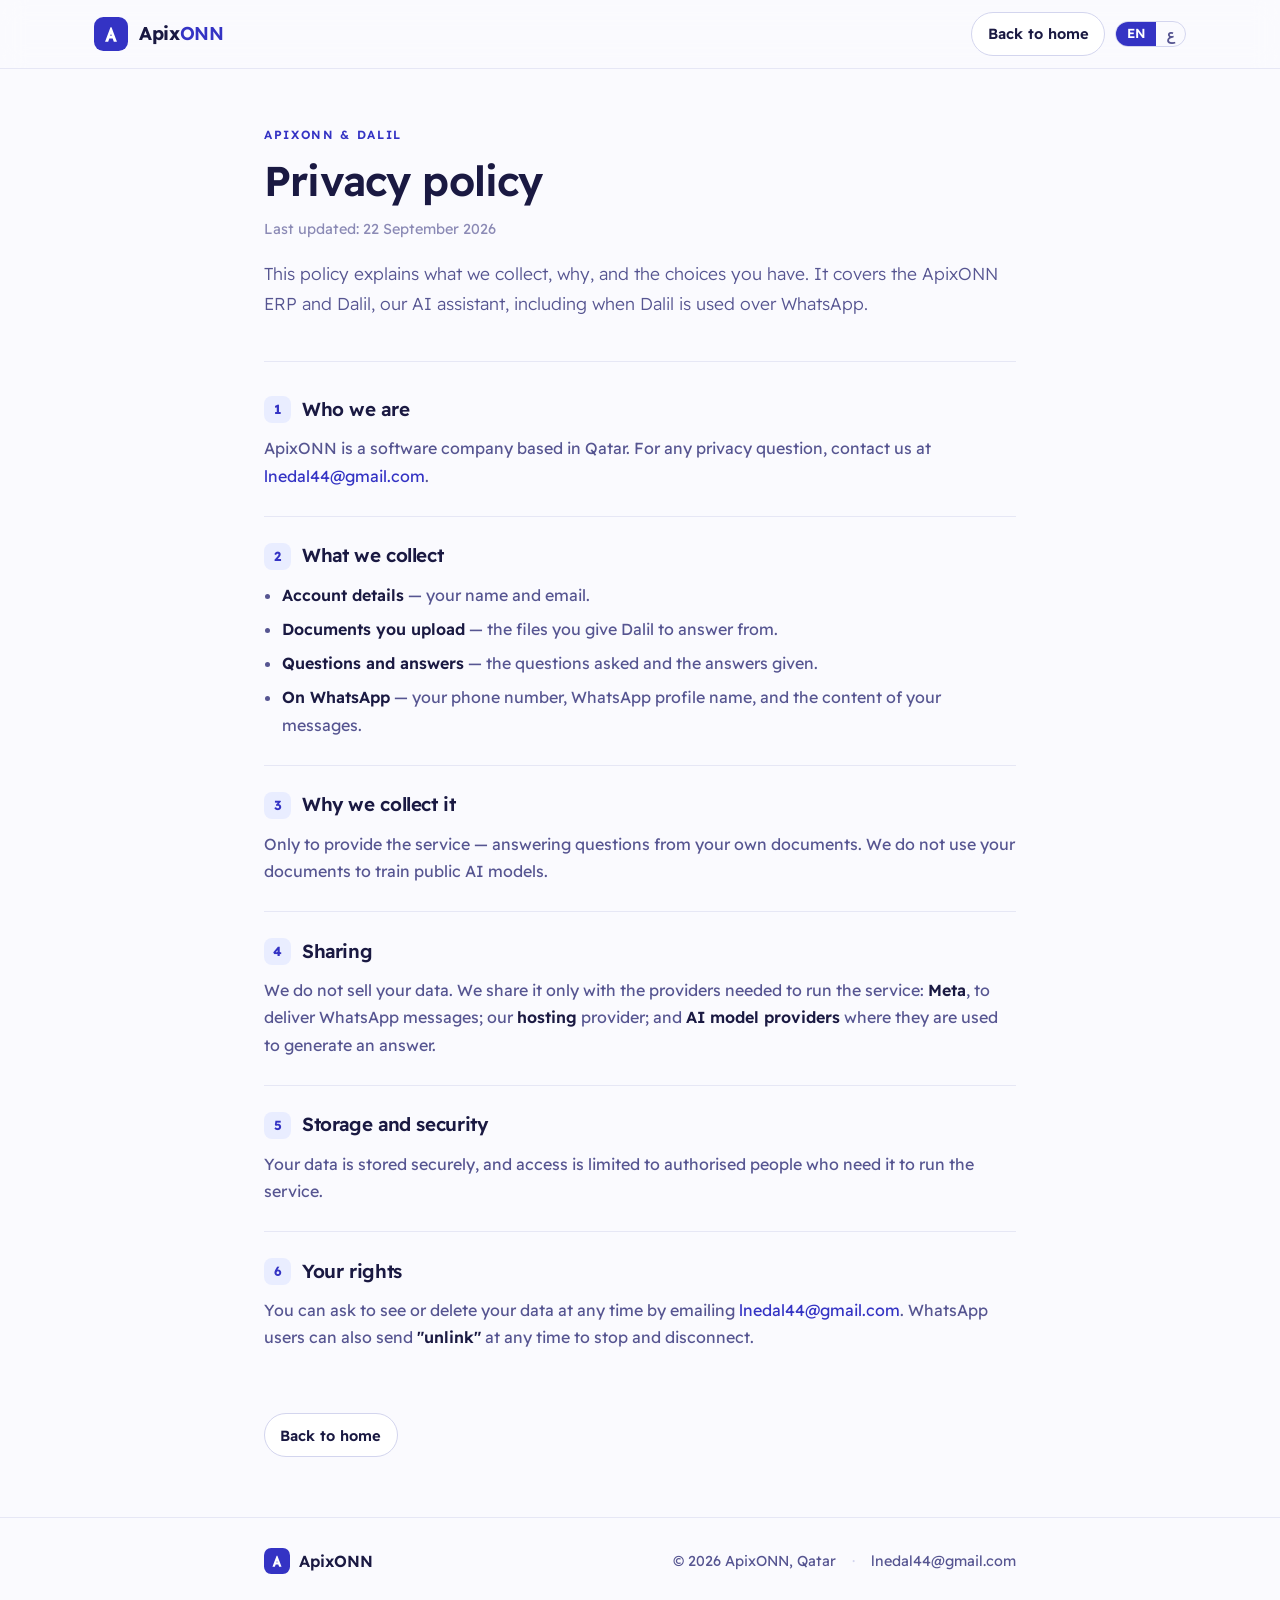
==== privacy.html @ 731d1460 "feat: apixonn.com landing site + privacy page (EN/AR) Static one-page marketing site for ApixONN (ER" ====
<!doctype html>
<html lang="en" dir="ltr" data-lang="en">
<head>
<meta charset="utf-8">
<meta name="viewport" content="width=device-width, initial-scale=1, viewport-fit=cover">
<title>Privacy · ApixONN</title>
<meta name="description" content="How ApixONN and Dalil handle your data.">
<link rel="icon" href="assets/favicon.svg" type="image/svg+xml">
<link rel="preconnect" href="https://fonts.googleapis.com">
<link rel="preconnect" href="https://fonts.gstatic.com" crossorigin>
<link href="https://fonts.googleapis.com/css2?family=Readex+Pro:wght@200..700&display=swap" rel="stylesheet">
<style>
  :root{
    --ink:#1A1942; --indigo:#3433C4; --indigo-2:#4B4AE0; --peri:#93A3FB; --mist:#E9EDFF;
    --bg:#FAFAFE; --surface:#FFFFFF; --surface-2:#F4F5FD;
    --fg:#1A1942; --fg-muted:#565591; --fg-faint:#8B8AB5;
    --border:#E6E7F5; --border-strong:#D3D5EE;
    --shadow:0 1px 2px rgba(26,25,66,.04), 0 12px 32px -12px rgba(26,25,66,.14);
    --font:'Readex Pro', ui-sans-serif, system-ui, -apple-system, 'Segoe UI', Roboto, Arial, sans-serif;
  }
  @media (prefers-color-scheme: dark){
    :root:not([data-theme="light"]){
      --ink:#F2F3FE; --indigo:#93A3FB; --indigo-2:#AEB6FF; --peri:#93A3FB; --mist:#211F52;
      --bg:#0C0B22; --surface:#141235; --surface-2:#1B1945;
      --fg:#F2F3FE; --fg-muted:#B7B8E4; --fg-faint:#8887B8;
      --border:#282656; --border-strong:#343173;
      --shadow:0 1px 2px rgba(0,0,0,.3), 0 14px 34px -14px rgba(0,0,0,.55);
    }
  }
  :root[data-theme="dark"]{
    --ink:#F2F3FE; --indigo:#93A3FB; --peri:#93A3FB; --mist:#211F52;
    --bg:#0C0B22; --surface:#141235; --surface-2:#1B1945;
    --fg:#F2F3FE; --fg-muted:#B7B8E4; --fg-faint:#8887B8; --border:#282656; --border-strong:#343173;
  }
  *{box-sizing:border-box}
  body{margin:0; background:var(--bg); color:var(--fg); font-family:var(--font); font-size:16px; line-height:1.7; -webkit-font-smoothing:antialiased}
  h1,h2{margin:0; line-height:1.15; letter-spacing:-.02em; text-wrap:balance; font-weight:600}
  a{color:var(--indigo); text-decoration:none} a:hover{text-decoration:underline}
  ::selection{background:var(--peri); color:var(--ink)}
  :focus-visible{outline:2.5px solid var(--indigo); outline-offset:3px; border-radius:6px}
  .wrap{max-width:800px; margin-inline:auto; padding-inline:24px}
  .eyebrow{font-size:.74rem; font-weight:600; letter-spacing:.14em; text-transform:uppercase; color:var(--indigo)}
  html[dir="rtl"] .eyebrow{letter-spacing:.02em}
  .btn{display:inline-flex; align-items:center; gap:.5em; font-family:var(--font); font-weight:600; font-size:.92rem; padding:.55em 1.05em; border-radius:999px; border:1px solid var(--border-strong); color:var(--fg); background:var(--surface); text-decoration:none}
  .btn:hover{background:var(--surface-2); text-decoration:none}

  header.site{position:sticky; top:env(safe-area-inset-top,0px); z-index:50; background:color-mix(in srgb, var(--bg) 82%, transparent); backdrop-filter:saturate(160%) blur(12px); border-bottom:1px solid var(--border)}
  .nav{display:flex; align-items:center; justify-content:space-between; gap:16px; height:68px; max-width:1140px; margin-inline:auto; padding-inline:24px}
  .brand{display:inline-flex; align-items:center; gap:11px; font-weight:600; font-size:1.16rem; color:var(--fg); letter-spacing:-.02em}
  .brand .mark{width:34px; height:34px; flex:none}
  .brand b{font-weight:700} .brand .onn{color:var(--indigo)}
  .nav-right{display:flex; align-items:center; gap:10px}
  .lang{display:inline-flex; border:1px solid var(--border-strong); border-radius:999px; overflow:hidden}
  .lang button{font-family:var(--font); font-weight:600; font-size:.82rem; padding:.38em .8em; border:0; background:transparent; color:var(--fg-muted); cursor:pointer; line-height:1}
  .lang button[aria-pressed="true"]{background:var(--indigo); color:#fff}

  main{padding-block:56px 40px}
  .doc-head{border-bottom:1px solid var(--border); padding-bottom:26px; margin-bottom:8px}
  h1{font-size:clamp(1.9rem,4.5vw,2.6rem); margin-top:12px}
  .updated{color:var(--fg-faint); font-size:.9rem; margin-top:12px}
  .lead{color:var(--fg-muted); font-size:1.08rem; margin-top:18px; font-weight:300}
  section.blk{padding-block:26px; border-bottom:1px solid var(--border)}
  section.blk:last-of-type{border-bottom:0}
  section.blk h2{font-size:1.18rem; display:flex; align-items:center; gap:11px}
  section.blk h2 .n{flex:none; width:27px; height:27px; border-radius:8px; background:var(--mist); color:var(--indigo); font-size:.82rem; font-weight:700; display:grid; place-items:center}
  section.blk p{color:var(--fg-muted); margin:12px 0 0}
  section.blk ul{margin:12px 0 0; padding-inline-start:1.1em; color:var(--fg-muted)}
  section.blk li{margin-top:7px}
  section.blk b{color:var(--fg); font-weight:600}
  .backrow{margin-top:36px}

  footer.site{border-top:1px solid var(--border); padding-block:30px; margin-top:20px}
  .foot{display:flex; flex-wrap:wrap; align-items:center; justify-content:space-between; gap:14px; max-width:800px; margin-inline:auto; padding-inline:24px}
  .foot .fbrand{display:inline-flex; align-items:center; gap:9px; font-weight:600; color:var(--fg)}
  .foot .fbrand .mark{width:26px; height:26px}
  .foot .fmeta{display:flex; flex-wrap:wrap; align-items:center; gap:8px 16px; color:var(--fg-muted); font-size:.9rem}
  .foot .fmeta a{color:var(--fg-muted)} .foot .fmeta a:hover{color:var(--indigo)}
  .foot .sep{color:var(--border-strong)}
</style>
</head>
<body>

<header class="site">
  <div class="nav">
    <a class="brand" href="index.html" aria-label="ApixONN home">
      <svg class="mark" viewBox="0 0 40 40" aria-hidden="true"><rect width="40" height="40" rx="11" fill="#3433C4"/><path d="M13 29 L19.4 12 h1.2 L27 29 h-3.7 l-1.3-3.7 h-4 L16.7 29 Z M19.2 22.3 h1.6 L20 19.6 Z" fill="#fff"/></svg>
      <span><b>Apix</b><span class="onn">ONN</span></span>
    </a>
    <div class="nav-right">
      <a class="btn" href="index.html" data-i18n="back">Back to home</a>
      <span class="lang" role="group" aria-label="Language">
        <button type="button" data-set-lang="en" aria-pressed="true">EN</button>
        <button type="button" data-set-lang="ar" aria-pressed="false" lang="ar">ع</button>
      </span>
    </div>
  </div>
</header>

<main>
  <div class="wrap">
    <div class="doc-head">
      <div class="eyebrow" data-i18n="eyebrow">ApixONN &amp; Dalil</div>
      <h1 data-i18n="title">Privacy policy</h1>
      <p class="updated" data-i18n="updated">Last updated: 22 September 2026</p>
      <p class="lead" data-i18n="lead">This policy explains what we collect, why, and the choices you have. It covers the ApixONN ERP and Dalil, our AI assistant, including when Dalil is used over WhatsApp.</p>
    </div>

    <section class="blk">
      <h2><span class="n">1</span><span data-i18n="s1.h">Who we are</span></h2>
      <p data-i18n="s1.p">ApixONN is a software company based in Qatar. For any privacy question, contact us at <a href="mailto:lnedal44@gmail.com">lnedal44@gmail.com</a>.</p>
    </section>

    <section class="blk">
      <h2><span class="n">2</span><span data-i18n="s2.h">What we collect</span></h2>
      <ul>
        <li data-i18n="s2.l1"><b>Account details</b> — your name and email.</li>
        <li data-i18n="s2.l2"><b>Documents you upload</b> — the files you give Dalil to answer from.</li>
        <li data-i18n="s2.l3"><b>Questions and answers</b> — the questions asked and the answers given.</li>
        <li data-i18n="s2.l4"><b>On WhatsApp</b> — your phone number, WhatsApp profile name, and the content of your messages.</li>
      </ul>
    </section>

    <section class="blk">
      <h2><span class="n">3</span><span data-i18n="s3.h">Why we collect it</span></h2>
      <p data-i18n="s3.p">Only to provide the service — answering questions from your own documents. We do not use your documents to train public AI models.</p>
    </section>

    <section class="blk">
      <h2><span class="n">4</span><span data-i18n="s4.h">Sharing</span></h2>
      <p data-i18n="s4.p">We do not sell your data. We share it only with the providers needed to run the service: <b>Meta</b>, to deliver WhatsApp messages; our <b>hosting</b> provider; and <b>AI model providers</b> where they are used to generate an answer.</p>
    </section>

    <section class="blk">
      <h2><span class="n">5</span><span data-i18n="s5.h">Storage and security</span></h2>
      <p data-i18n="s5.p">Your data is stored securely, and access is limited to authorised people who need it to run the service.</p>
    </section>

    <section class="blk">
      <h2><span class="n">6</span><span data-i18n="s6.h">Your rights</span></h2>
      <p data-i18n="s6.p">You can ask to see or delete your data at any time by emailing <a href="mailto:lnedal44@gmail.com">lnedal44@gmail.com</a>. WhatsApp users can also send <b>"unlink"</b> at any time to stop and disconnect.</p>
    </section>

    <div class="backrow"><a class="btn" href="index.html" data-i18n="back">Back to home</a></div>
  </div>
</main>

<footer class="site">
  <div class="foot">
    <span class="fbrand">
      <svg class="mark" viewBox="0 0 40 40" aria-hidden="true"><rect width="40" height="40" rx="11" fill="#3433C4"/><path d="M13 29 L19.4 12 h1.2 L27 29 h-3.7 l-1.3-3.7 h-4 L16.7 29 Z M19.2 22.3 h1.6 L20 19.6 Z" fill="#fff"/></svg>
      ApixONN
    </span>
    <span class="fmeta">
      <span data-i18n="footer.copy">© 2026 ApixONN, Qatar</span>
      <span class="sep">·</span>
      <a href="mailto:lnedal44@gmail.com">lnedal44@gmail.com</a>
    </span>
  </div>
</footer>

<script>
  const I18N = {
    en:{
      "back":"Back to home","eyebrow":"ApixONN & Dalil","title":"Privacy policy","updated":"Last updated: 22 September 2026",
      "lead":"This policy explains what we collect, why, and the choices you have. It covers the ApixONN ERP and Dalil, our AI assistant, including when Dalil is used over WhatsApp.",
      "s1.h":"Who we are","s1.p":"ApixONN is a software company based in Qatar. For any privacy question, contact us at lnedal44@gmail.com.",
      "s2.h":"What we collect",
      "s2.l1":"Account details — your name and email.","s2.l2":"Documents you upload — the files you give Dalil to answer from.",
      "s2.l3":"Questions and answers — the questions asked and the answers given.","s2.l4":"On WhatsApp — your phone number, WhatsApp profile name, and the content of your messages.",
      "s3.h":"Why we collect it","s3.p":"Only to provide the service — answering questions from your own documents. We do not use your documents to train public AI models.",
      "s4.h":"Sharing","s4.p":"We do not sell your data. We share it only with the providers needed to run the service: Meta, to deliver WhatsApp messages; our hosting provider; and AI model providers where they are used to generate an answer.",
      "s5.h":"Storage and security","s5.p":"Your data is stored securely, and access is limited to authorised people who need it to run the service.",
      "s6.h":"Your rights","s6.p":"You can ask to see or delete your data at any time by emailing lnedal44@gmail.com. WhatsApp users can also send \"unlink\" at any time to stop and disconnect.",
      "footer.copy":"© 2026 ApixONN, Qatar"
    },
    ar:{
      "back":"العودة للرئيسية","eyebrow":"ApixONN و«دليل»","title":"سياسة الخصوصية","updated":"آخر تحديث: ٢٢ سبتمبر ٢٠٢٦",
      "lead":"توضّح هذه السياسة ما الذي نجمعه ولماذا، والخيارات المتاحة لك. تشمل نظام ApixONN ومساعدنا الذكي «دليل»، بما في ذلك استخدام «دليل» عبر واتساب.",
      "s1.h":"من نحن","s1.p":"ApixONN شركة برمجيات مقرّها قطر. لأي استفسار يخص الخصوصية، تواصل معنا على lnedal44@gmail.com.",
      "s2.h":"ما الذي نجمعه",
      "s2.l1":"بيانات الحساب — اسمك وبريدك الإلكتروني.","s2.l2":"المستندات التي ترفعها — الملفات التي تمنحها لـ«دليل» ليُجيب منها.",
      "s2.l3":"الأسئلة والأجوبة — الأسئلة المطروحة والأجوبة المقدَّمة.","s2.l4":"على واتساب — رقم هاتفك، واسم ملفك على واتساب، ومحتوى رسائلك.",
      "s3.h":"لماذا نجمعها","s3.p":"فقط لتقديم الخدمة — الإجابة عن الأسئلة من مستنداتك الخاصة. لا نستخدم مستنداتك لتدريب نماذج ذكاء اصطناعي عامة.",
      "s4.h":"المشاركة","s4.p":"لا نبيع بياناتك. نشاركها فقط مع مزوّدي الخدمة اللازمين لتشغيلها: «Meta» لإيصال رسائل واتساب؛ ومزوّد الاستضافة؛ ومزوّدو نماذج الذكاء الاصطناعي عند استخدامهم لتوليد الإجابة.",
      "s5.h":"التخزين والأمان","s5.p":"تُخزَّن بياناتك بشكل آمن، والوصول إليها مقصور على الأشخاص المخوَّلين الذين يحتاجونها لتشغيل الخدمة.",
      "s6.h":"حقوقك","s6.p":"يمكنك طلب الاطّلاع على بياناتك أو حذفها في أي وقت عبر مراسلة lnedal44@gmail.com. ويمكن لمستخدمي واتساب أيضًا إرسال كلمة «unlink» في أي وقت للإيقاف وفصل الحساب.",
      "footer.copy":"© ٢٠٢٦ ApixONN، قطر"
    }
  };
  function applyLang(lang){
    const dict=I18N[lang]||I18N.en, html=document.documentElement;
    html.lang=lang; html.dir=lang==='ar'?'rtl':'ltr'; html.setAttribute('data-lang',lang);
    document.querySelectorAll('[data-i18n]').forEach(el=>{const k=el.getAttribute('data-i18n'); if(dict[k]!=null) el.textContent=dict[k];});
    document.querySelectorAll('[data-set-lang]').forEach(b=>b.setAttribute('aria-pressed', String(b.getAttribute('data-set-lang')===lang)));
    try{localStorage.setItem('apx_lang',lang);}catch(e){}
  }
  document.querySelectorAll('[data-set-lang]').forEach(b=>b.addEventListener('click',()=>applyLang(b.getAttribute('data-set-lang'))));
  let start='en'; try{const s=localStorage.getItem('apx_lang'); if(s==='ar'||s==='en') start=s;}catch(e){}
  if(start!=='en') applyLang(start);
</script>
</body>
</html>
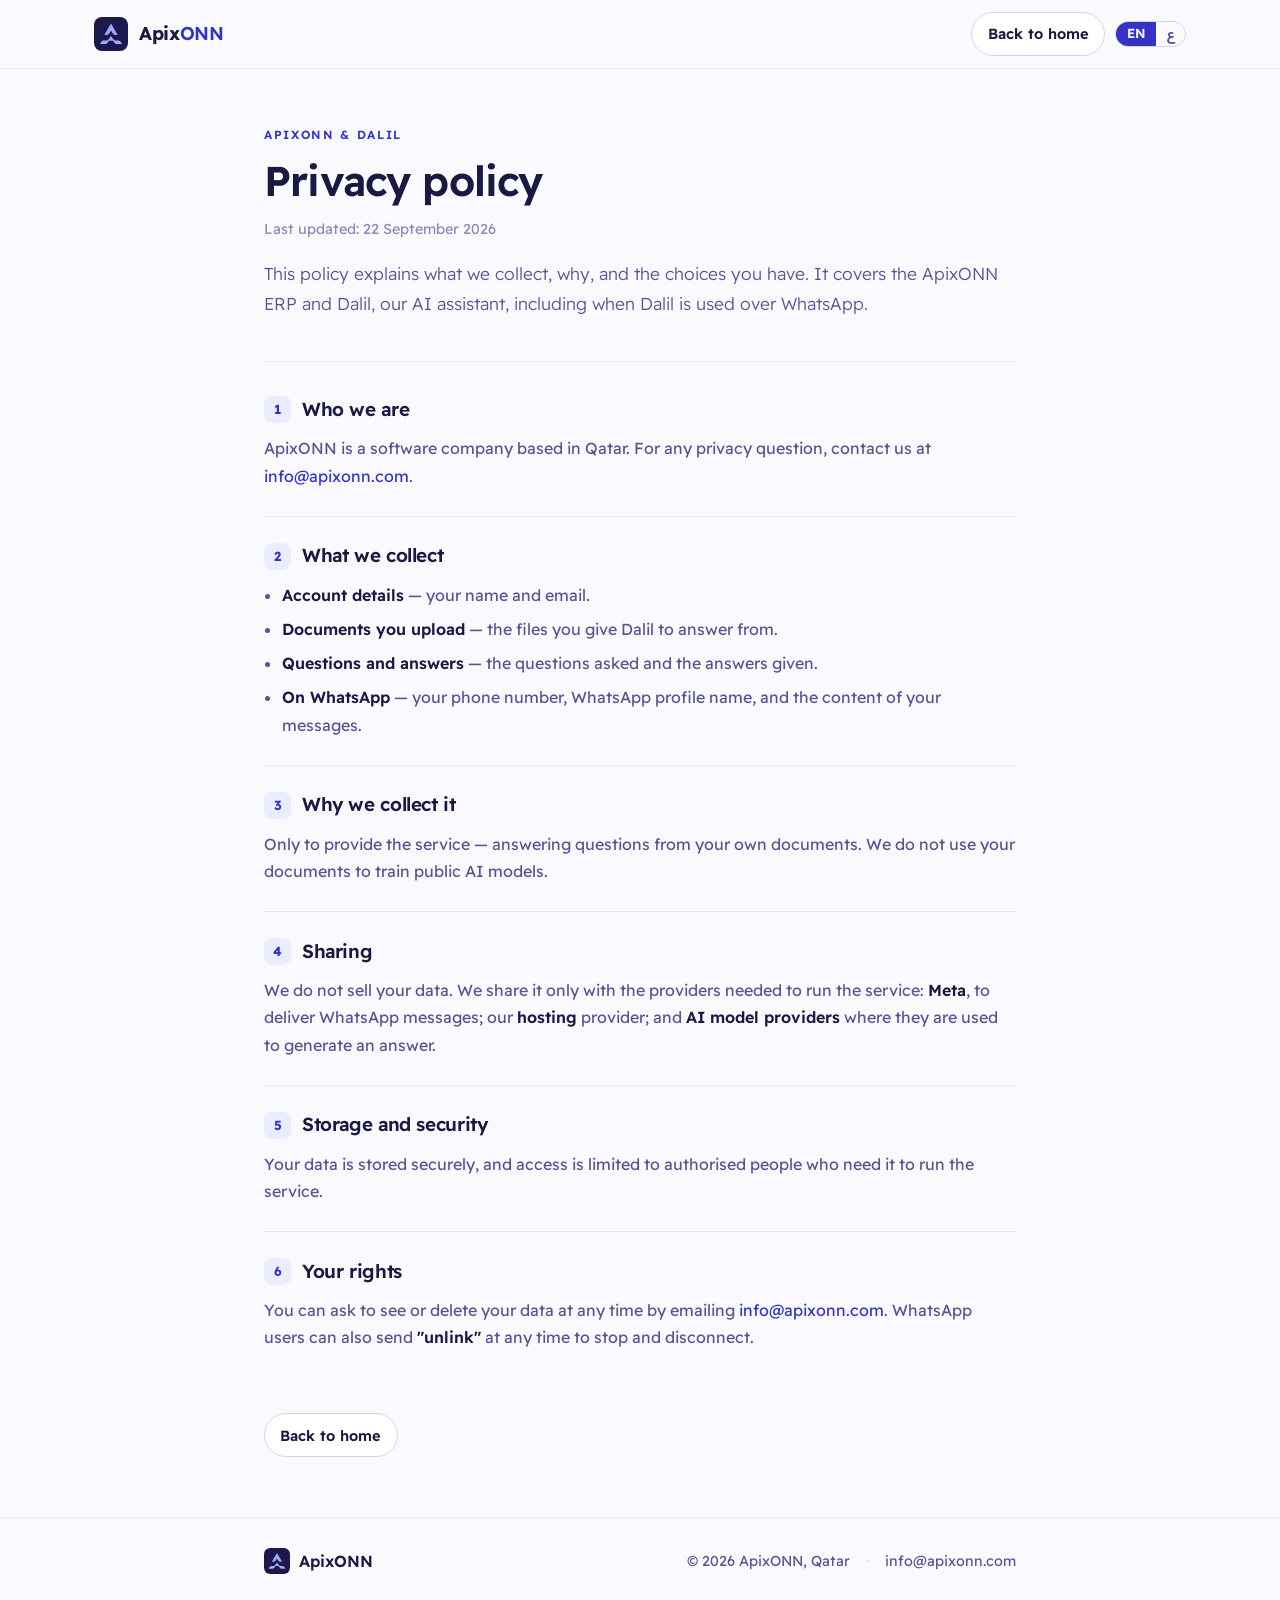
==== commit 64793c7d: "chore(site): official ApixONN logo + info@apixonn.com Swap the placeholder mark for the official Api" ====
--- a/privacy.html
+++ b/privacy.html
@@ -83,7 +83,7 @@
 <header class="site">
   <div class="nav">
     <a class="brand" href="index.html" aria-label="ApixONN home">
-      <svg class="mark" viewBox="0 0 40 40" aria-hidden="true"><rect width="40" height="40" rx="11" fill="#3433C4"/><path d="M13 29 L19.4 12 h1.2 L27 29 h-3.7 l-1.3-3.7 h-4 L16.7 29 Z M19.2 22.3 h1.6 L20 19.6 Z" fill="#fff"/></svg>
+      <svg class="mark" viewBox="0 0 500 500" aria-hidden="true"><rect width="500" height="500" rx="118" fill="#1d194c"/><path d="M250 96 348 264h-36c-16 0-27-7-35-20l-27-44-27 44c-8 13-19 20-35 20h-36z" fill="#9fabfe"/><path d="M250 278l38 52c8 10 18 15 30 15h42c12 0 23 6 29 16l23 37h-82c-12 0-22-6-28-16l-16-27c-3-5-7-7-12-7h-48c-5 0-9 2-12 7l-16 27c-6 10-16 16-28 16H88l23-37c6-10 17-16 29-16h42c12 0 22-5 30-15z" fill="#9fabfe"/></svg>
       <span><b>Apix</b><span class="onn">ONN</span></span>
     </a>
     <div class="nav-right">
@@ -107,7 +107,7 @@
 
     <section class="blk">
       <h2><span class="n">1</span><span data-i18n="s1.h">Who we are</span></h2>
-      <p data-i18n="s1.p">ApixONN is a software company based in Qatar. For any privacy question, contact us at <a href="mailto:lnedal44@gmail.com">lnedal44@gmail.com</a>.</p>
+      <p data-i18n="s1.p">ApixONN is a software company based in Qatar. For any privacy question, contact us at <a href="mailto:info@apixonn.com">info@apixonn.com</a>.</p>
     </section>
 
     <section class="blk">
@@ -137,7 +137,7 @@
 
     <section class="blk">
       <h2><span class="n">6</span><span data-i18n="s6.h">Your rights</span></h2>
-      <p data-i18n="s6.p">You can ask to see or delete your data at any time by emailing <a href="mailto:lnedal44@gmail.com">lnedal44@gmail.com</a>. WhatsApp users can also send <b>"unlink"</b> at any time to stop and disconnect.</p>
+      <p data-i18n="s6.p">You can ask to see or delete your data at any time by emailing <a href="mailto:info@apixonn.com">info@apixonn.com</a>. WhatsApp users can also send <b>"unlink"</b> at any time to stop and disconnect.</p>
     </section>
 
     <div class="backrow"><a class="btn" href="index.html" data-i18n="back">Back to home</a></div>
@@ -147,13 +147,13 @@
 <footer class="site">
   <div class="foot">
     <span class="fbrand">
-      <svg class="mark" viewBox="0 0 40 40" aria-hidden="true"><rect width="40" height="40" rx="11" fill="#3433C4"/><path d="M13 29 L19.4 12 h1.2 L27 29 h-3.7 l-1.3-3.7 h-4 L16.7 29 Z M19.2 22.3 h1.6 L20 19.6 Z" fill="#fff"/></svg>
+      <svg class="mark" viewBox="0 0 500 500" aria-hidden="true"><rect width="500" height="500" rx="118" fill="#1d194c"/><path d="M250 96 348 264h-36c-16 0-27-7-35-20l-27-44-27 44c-8 13-19 20-35 20h-36z" fill="#9fabfe"/><path d="M250 278l38 52c8 10 18 15 30 15h42c12 0 23 6 29 16l23 37h-82c-12 0-22-6-28-16l-16-27c-3-5-7-7-12-7h-48c-5 0-9 2-12 7l-16 27c-6 10-16 16-28 16H88l23-37c6-10 17-16 29-16h42c12 0 22-5 30-15z" fill="#9fabfe"/></svg>
       ApixONN
     </span>
     <span class="fmeta">
       <span data-i18n="footer.copy">© 2026 ApixONN, Qatar</span>
       <span class="sep">·</span>
-      <a href="mailto:lnedal44@gmail.com">lnedal44@gmail.com</a>
+      <a href="mailto:info@apixonn.com">info@apixonn.com</a>
     </span>
   </div>
 </footer>
@@ -163,27 +163,27 @@
     en:{
       "back":"Back to home","eyebrow":"ApixONN & Dalil","title":"Privacy policy","updated":"Last updated: 22 September 2026",
       "lead":"This policy explains what we collect, why, and the choices you have. It covers the ApixONN ERP and Dalil, our AI assistant, including when Dalil is used over WhatsApp.",
-      "s1.h":"Who we are","s1.p":"ApixONN is a software company based in Qatar. For any privacy question, contact us at lnedal44@gmail.com.",
+      "s1.h":"Who we are","s1.p":"ApixONN is a software company based in Qatar. For any privacy question, contact us at info@apixonn.com.",
       "s2.h":"What we collect",
       "s2.l1":"Account details — your name and email.","s2.l2":"Documents you upload — the files you give Dalil to answer from.",
       "s2.l3":"Questions and answers — the questions asked and the answers given.","s2.l4":"On WhatsApp — your phone number, WhatsApp profile name, and the content of your messages.",
       "s3.h":"Why we collect it","s3.p":"Only to provide the service — answering questions from your own documents. We do not use your documents to train public AI models.",
       "s4.h":"Sharing","s4.p":"We do not sell your data. We share it only with the providers needed to run the service: Meta, to deliver WhatsApp messages; our hosting provider; and AI model providers where they are used to generate an answer.",
       "s5.h":"Storage and security","s5.p":"Your data is stored securely, and access is limited to authorised people who need it to run the service.",
-      "s6.h":"Your rights","s6.p":"You can ask to see or delete your data at any time by emailing lnedal44@gmail.com. WhatsApp users can also send \"unlink\" at any time to stop and disconnect.",
+      "s6.h":"Your rights","s6.p":"You can ask to see or delete your data at any time by emailing info@apixonn.com. WhatsApp users can also send \"unlink\" at any time to stop and disconnect.",
       "footer.copy":"© 2026 ApixONN, Qatar"
     },
     ar:{
       "back":"العودة للرئيسية","eyebrow":"ApixONN و«دليل»","title":"سياسة الخصوصية","updated":"آخر تحديث: ٢٢ سبتمبر ٢٠٢٦",
       "lead":"توضّح هذه السياسة ما الذي نجمعه ولماذا، والخيارات المتاحة لك. تشمل نظام ApixONN ومساعدنا الذكي «دليل»، بما في ذلك استخدام «دليل» عبر واتساب.",
-      "s1.h":"من نحن","s1.p":"ApixONN شركة برمجيات مقرّها قطر. لأي استفسار يخص الخصوصية، تواصل معنا على lnedal44@gmail.com.",
+      "s1.h":"من نحن","s1.p":"ApixONN شركة برمجيات مقرّها قطر. لأي استفسار يخص الخصوصية، تواصل معنا على info@apixonn.com.",
       "s2.h":"ما الذي نجمعه",
       "s2.l1":"بيانات الحساب — اسمك وبريدك الإلكتروني.","s2.l2":"المستندات التي ترفعها — الملفات التي تمنحها لـ«دليل» ليُجيب منها.",
       "s2.l3":"الأسئلة والأجوبة — الأسئلة المطروحة والأجوبة المقدَّمة.","s2.l4":"على واتساب — رقم هاتفك، واسم ملفك على واتساب، ومحتوى رسائلك.",
       "s3.h":"لماذا نجمعها","s3.p":"فقط لتقديم الخدمة — الإجابة عن الأسئلة من مستنداتك الخاصة. لا نستخدم مستنداتك لتدريب نماذج ذكاء اصطناعي عامة.",
       "s4.h":"المشاركة","s4.p":"لا نبيع بياناتك. نشاركها فقط مع مزوّدي الخدمة اللازمين لتشغيلها: «Meta» لإيصال رسائل واتساب؛ ومزوّد الاستضافة؛ ومزوّدو نماذج الذكاء الاصطناعي عند استخدامهم لتوليد الإجابة.",
       "s5.h":"التخزين والأمان","s5.p":"تُخزَّن بياناتك بشكل آمن، والوصول إليها مقصور على الأشخاص المخوَّلين الذين يحتاجونها لتشغيل الخدمة.",
-      "s6.h":"حقوقك","s6.p":"يمكنك طلب الاطّلاع على بياناتك أو حذفها في أي وقت عبر مراسلة lnedal44@gmail.com. ويمكن لمستخدمي واتساب أيضًا إرسال كلمة «unlink» في أي وقت للإيقاف وفصل الحساب.",
+      "s6.h":"حقوقك","s6.p":"يمكنك طلب الاطّلاع على بياناتك أو حذفها في أي وقت عبر مراسلة info@apixonn.com. ويمكن لمستخدمي واتساب أيضًا إرسال كلمة «unlink» في أي وقت للإيقاف وفصل الحساب.",
       "footer.copy":"© ٢٠٢٦ ApixONN، قطر"
     }
   };
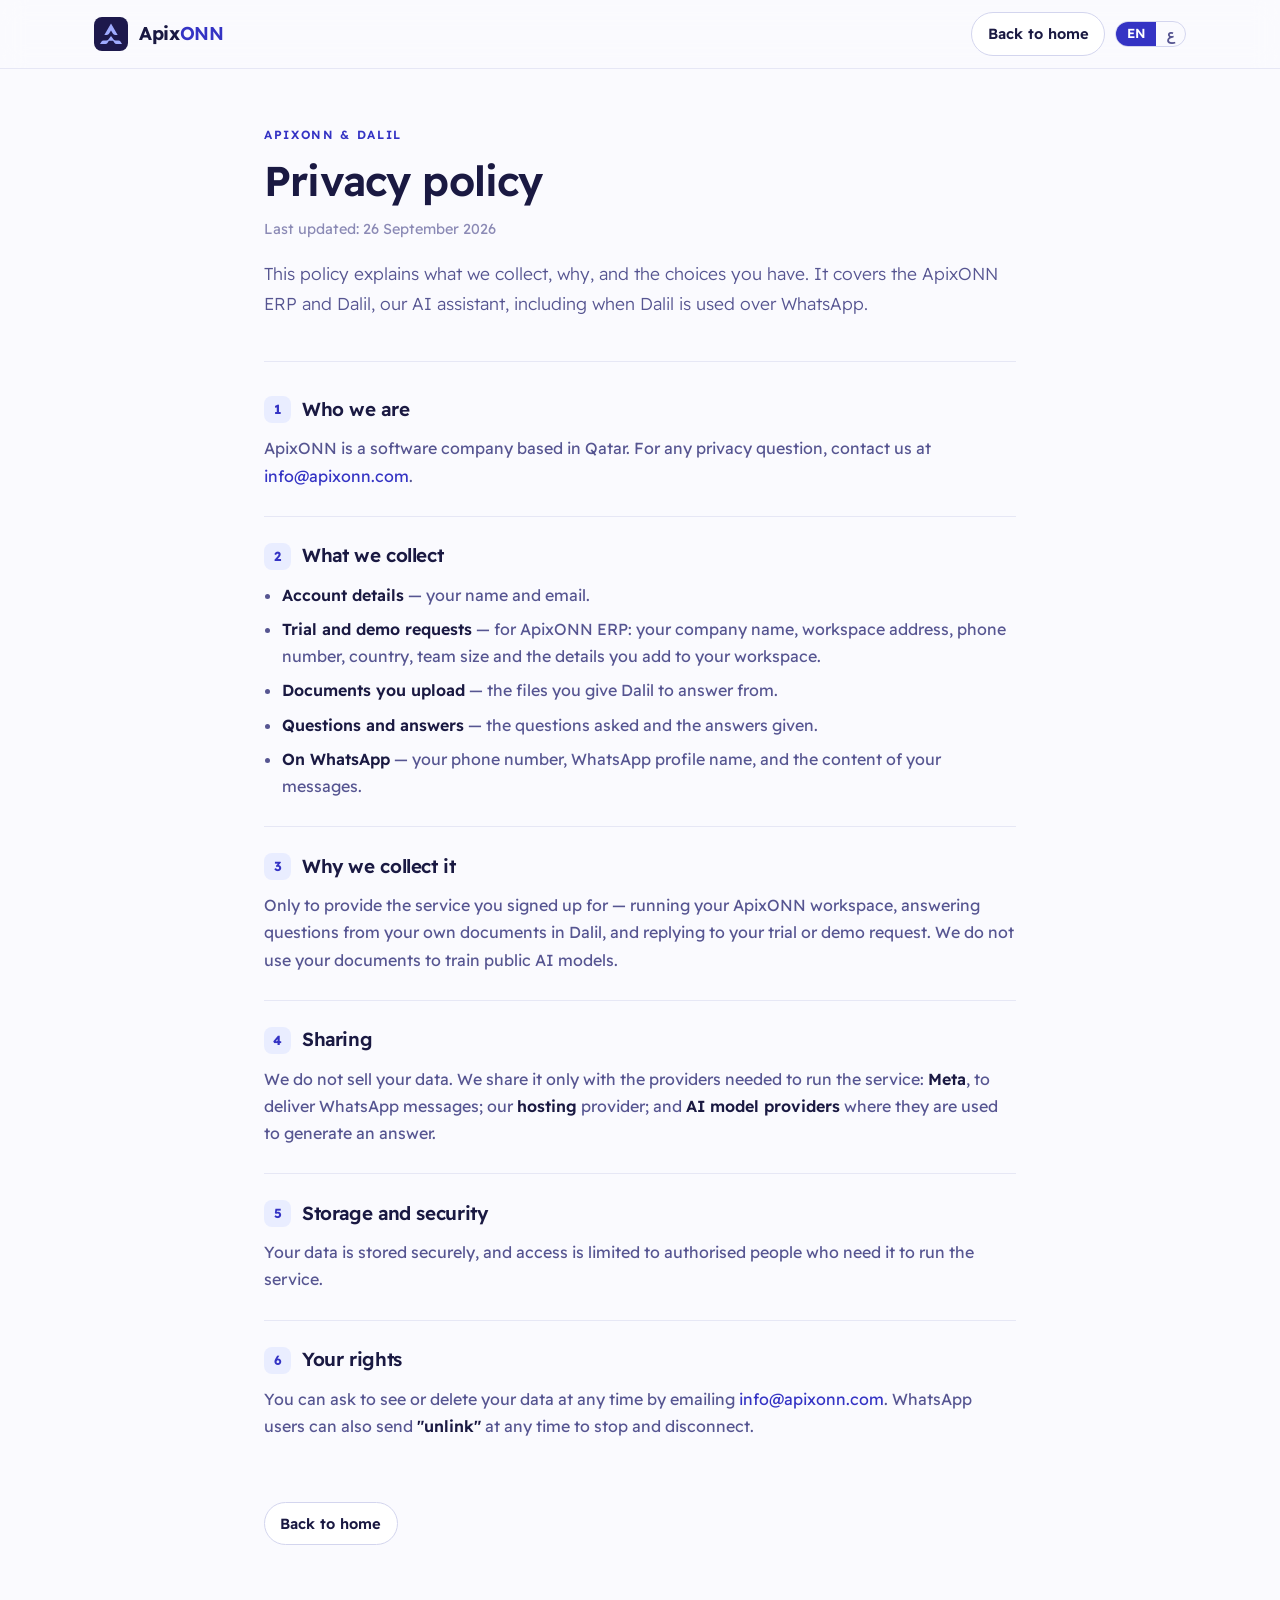
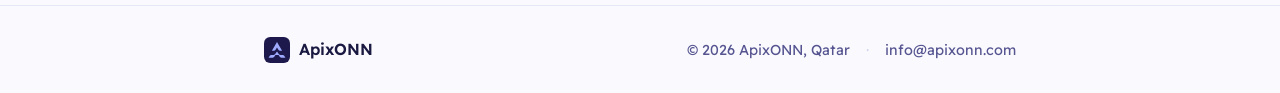
==== commit f68357f3: "redesign(site): v3 landing + self-serve 14-day trial + demo booking Landing (index.html): - Dark "le" ====
--- a/privacy.html
+++ b/privacy.html
@@ -101,7 +101,7 @@
     <div class="doc-head">
       <div class="eyebrow" data-i18n="eyebrow">ApixONN &amp; Dalil</div>
       <h1 data-i18n="title">Privacy policy</h1>
-      <p class="updated" data-i18n="updated">Last updated: 22 September 2026</p>
+      <p class="updated" data-i18n="updated">Last updated: 26 September 2026</p>
       <p class="lead" data-i18n="lead">This policy explains what we collect, why, and the choices you have. It covers the ApixONN ERP and Dalil, our AI assistant, including when Dalil is used over WhatsApp.</p>
     </div>
 
@@ -114,6 +114,7 @@
       <h2><span class="n">2</span><span data-i18n="s2.h">What we collect</span></h2>
       <ul>
         <li data-i18n="s2.l1"><b>Account details</b> — your name and email.</li>
+        <li data-i18n="s2.l5"><b>Trial and demo requests</b> — for ApixONN ERP: your company name, workspace address, phone number, country, team size and the details you add to your workspace.</li>
         <li data-i18n="s2.l2"><b>Documents you upload</b> — the files you give Dalil to answer from.</li>
         <li data-i18n="s2.l3"><b>Questions and answers</b> — the questions asked and the answers given.</li>
         <li data-i18n="s2.l4"><b>On WhatsApp</b> — your phone number, WhatsApp profile name, and the content of your messages.</li>
@@ -122,7 +123,7 @@
 
     <section class="blk">
       <h2><span class="n">3</span><span data-i18n="s3.h">Why we collect it</span></h2>
-      <p data-i18n="s3.p">Only to provide the service — answering questions from your own documents. We do not use your documents to train public AI models.</p>
+      <p data-i18n="s3.p">Only to provide the service you signed up for — running your ApixONN workspace, answering questions from your own documents in Dalil, and replying to your trial or demo request. We do not use your documents to train public AI models.</p>
     </section>
 
     <section class="blk">
@@ -161,26 +162,28 @@
 <script>
   const I18N = {
     en:{
-      "back":"Back to home","eyebrow":"ApixONN & Dalil","title":"Privacy policy","updated":"Last updated: 22 September 2026",
+      "back":"Back to home","eyebrow":"ApixONN & Dalil","title":"Privacy policy","updated":"Last updated: 26 September 2026",
       "lead":"This policy explains what we collect, why, and the choices you have. It covers the ApixONN ERP and Dalil, our AI assistant, including when Dalil is used over WhatsApp.",
       "s1.h":"Who we are","s1.p":"ApixONN is a software company based in Qatar. For any privacy question, contact us at info@apixonn.com.",
       "s2.h":"What we collect",
       "s2.l1":"Account details — your name and email.","s2.l2":"Documents you upload — the files you give Dalil to answer from.",
+      "s2.l5":"Trial and demo requests — for ApixONN ERP: your company name, workspace address, phone number, country, team size and the details you add to your workspace.",
       "s2.l3":"Questions and answers — the questions asked and the answers given.","s2.l4":"On WhatsApp — your phone number, WhatsApp profile name, and the content of your messages.",
-      "s3.h":"Why we collect it","s3.p":"Only to provide the service — answering questions from your own documents. We do not use your documents to train public AI models.",
+      "s3.h":"Why we collect it","s3.p":"Only to provide the service you signed up for — running your ApixONN workspace, answering questions from your own documents in Dalil, and replying to your trial or demo request. We do not use your documents to train public AI models.",
       "s4.h":"Sharing","s4.p":"We do not sell your data. We share it only with the providers needed to run the service: Meta, to deliver WhatsApp messages; our hosting provider; and AI model providers where they are used to generate an answer.",
       "s5.h":"Storage and security","s5.p":"Your data is stored securely, and access is limited to authorised people who need it to run the service.",
       "s6.h":"Your rights","s6.p":"You can ask to see or delete your data at any time by emailing info@apixonn.com. WhatsApp users can also send \"unlink\" at any time to stop and disconnect.",
       "footer.copy":"© 2026 ApixONN, Qatar"
     },
     ar:{
-      "back":"العودة للرئيسية","eyebrow":"ApixONN و«دليل»","title":"سياسة الخصوصية","updated":"آخر تحديث: ٢٢ سبتمبر ٢٠٢٦",
+      "back":"العودة للرئيسية","eyebrow":"ApixONN و«دليل»","title":"سياسة الخصوصية","updated":"آخر تحديث: ٢٦ سبتمبر ٢٠٢٦",
       "lead":"توضّح هذه السياسة ما الذي نجمعه ولماذا، والخيارات المتاحة لك. تشمل نظام ApixONN ومساعدنا الذكي «دليل»، بما في ذلك استخدام «دليل» عبر واتساب.",
       "s1.h":"من نحن","s1.p":"ApixONN شركة برمجيات مقرّها قطر. لأي استفسار يخص الخصوصية، تواصل معنا على info@apixonn.com.",
       "s2.h":"ما الذي نجمعه",
       "s2.l1":"بيانات الحساب — اسمك وبريدك الإلكتروني.","s2.l2":"المستندات التي ترفعها — الملفات التي تمنحها لـ«دليل» ليُجيب منها.",
+      "s2.l5":"طلبات التجربة والعرض التوضيحي — لنظام ApixONN: اسم شركتك، وعنوان مساحة العمل، ورقم الهاتف، والدولة، وحجم الفريق، والبيانات التي تضيفها إلى مساحة عملك.",
       "s2.l3":"الأسئلة والأجوبة — الأسئلة المطروحة والأجوبة المقدَّمة.","s2.l4":"على واتساب — رقم هاتفك، واسم ملفك على واتساب، ومحتوى رسائلك.",
-      "s3.h":"لماذا نجمعها","s3.p":"فقط لتقديم الخدمة — الإجابة عن الأسئلة من مستنداتك الخاصة. لا نستخدم مستنداتك لتدريب نماذج ذكاء اصطناعي عامة.",
+      "s3.h":"لماذا نجمعها","s3.p":"فقط لتقديم الخدمة التي اشتركت فيها — تشغيل مساحة عملك في ApixONN، والإجابة عن الأسئلة من مستنداتك الخاصة في «دليل»، والرد على طلب التجربة أو العرض التوضيحي. لا نستخدم مستنداتك لتدريب نماذج ذكاء اصطناعي عامة.",
       "s4.h":"المشاركة","s4.p":"لا نبيع بياناتك. نشاركها فقط مع مزوّدي الخدمة اللازمين لتشغيلها: «Meta» لإيصال رسائل واتساب؛ ومزوّد الاستضافة؛ ومزوّدو نماذج الذكاء الاصطناعي عند استخدامهم لتوليد الإجابة.",
       "s5.h":"التخزين والأمان","s5.p":"تُخزَّن بياناتك بشكل آمن، والوصول إليها مقصور على الأشخاص المخوَّلين الذين يحتاجونها لتشغيل الخدمة.",
       "s6.h":"حقوقك","s6.p":"يمكنك طلب الاطّلاع على بياناتك أو حذفها في أي وقت عبر مراسلة info@apixonn.com. ويمكن لمستخدمي واتساب أيضًا إرسال كلمة «unlink» في أي وقت للإيقاف وفصل الحساب.",
